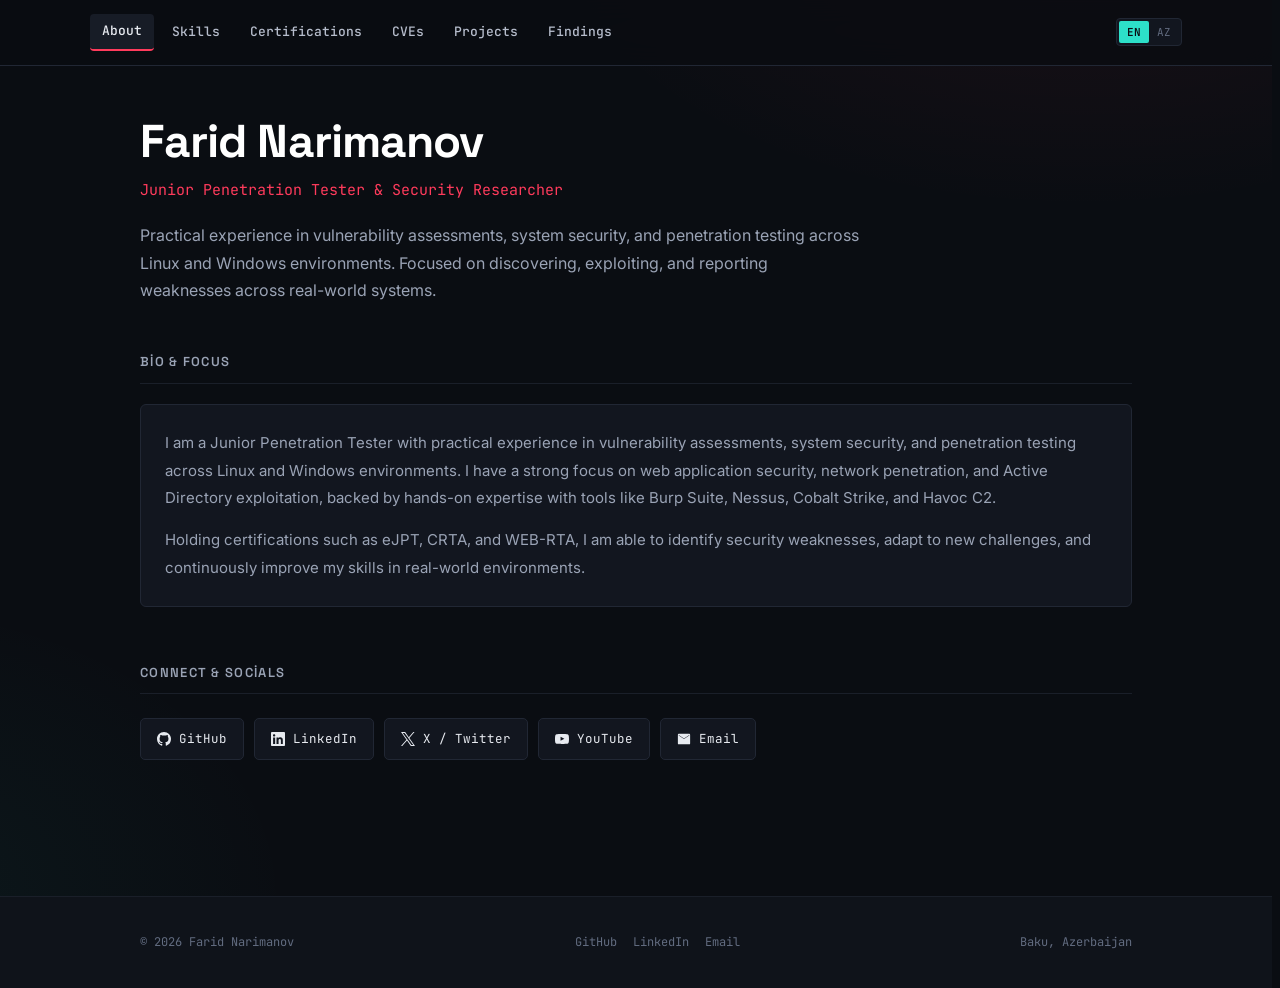
==== index.html @ f37fea1c "Add CVE-2026-18357, sort CVEs ascending" ====
<!DOCTYPE html>
<html lang="az">
<head>
<meta charset="UTF-8">
<meta name="viewport" content="width=device-width, initial-scale=1.0">
<title>About - Farid Narimanov</title>
<link rel="stylesheet" href="/style.css">
<meta name="description" content="Farid Narimanov — Junior Penetration Tester & Security Researcher. Practical experience in vulnerability assessments, web application security, network penetration testing, and Active Directory exploitation.">

<link rel="icon" type="image/svg+xml" href="/favicon.svg">
<link rel="icon" type="image/png" sizes="32x32" href="/favicon-32.png">
<link rel="icon" type="image/png" sizes="16x16" href="/favicon-16.png">
<link rel="apple-touch-icon" href="/apple-touch-icon.png">

<link rel="canonical" href="https://faridnarimanov.vercel.app/">

<meta property="og:type" content="website">
<meta property="og:site_name" content="Farid Narimanov">
<meta property="og:title" content="About - Farid Narimanov">
<meta property="og:description" content="Farid Narimanov — Junior Penetration Tester & Security Researcher. Practical experience in vulnerability assessments, web application security, network penetration testing, and Active Directory exploitation.">
<meta property="og:url" content="https://faridnarimanov.vercel.app/">
<meta property="og:image" content="https://faridnarimanov.vercel.app/og-image.png">
<meta property="og:image:width" content="1200">
<meta property="og:image:height" content="630">

<meta name="twitter:card" content="summary_large_image">
<meta name="twitter:title" content="About - Farid Narimanov">
<meta name="twitter:description" content="Farid Narimanov — Junior Penetration Tester & Security Researcher. Practical experience in vulnerability assessments, web application security, network penetration testing, and Active Directory exploitation.">
<meta name="twitter:image" content="https://faridnarimanov.vercel.app/og-image.png">
<meta name="twitter:site" content="@FaridNarimanov">
</head>
<body>

<header class="topbar">
  <div class="topbar-inner">
    <button class="nav-toggle" aria-label="Menyu">☰ MENU</button>
    <nav class="nav-links">
      <a href="/" class="active"><span class="lang-en">About</span><span class="lang-az">Haqqımda</span></a>
      <a href="/skills/"><span class="lang-en">Skills</span><span class="lang-az">Bacarıqlar</span></a>
      <a href="/certifications/"><span class="lang-en">Certifications</span><span class="lang-az">Sertifikatlar</span></a>
      <a href="/cves/"><span class="label">CVE<span class="lang-az">-lər</span><span class="lang-en">s</span></span></a>
      <a href="/projects/"><span class="lang-en">Projects</span><span class="lang-az">Layihələr</span></a>
      <a href="/findings/"><span class="lang-en">Findings</span><span class="lang-az">Aşkarlamalar</span></a>
    </nav>
    <div class="lang-toggle">
      <button type="button" data-set-lang="en">EN</button>
      <button type="button" data-set-lang="az">AZ</button>
    </div>
  </div>
</header>

<main class="content-wrap">
  <section class="hero">
    <h1 class="hero-title">Farid Narimanov</h1>
    <p class="hero-role">Junior Penetration Tester & Security Researcher</p>
    <p class="hero-lede lang-en">Practical experience in vulnerability assessments, system security, and penetration testing across Linux and Windows environments. Focused on discovering, exploiting, and reporting weaknesses across real-world systems.</p>
    <p class="hero-lede lang-az">Şəbəkə, sistem və veb tətbiq təhlükəsizliyi üzrə praktiki təcrübəyə malik Junior Penetration Tester. Linux və Windows mühitlərində zəifliklərin aşkarlanması, istismarı və peşəkar hesabatlandırılması ilə məşğulam.</p>
  </section>

  <section class="block">
    <h2><span class="lang-en">Bio & Focus</span><span class="lang-az">Haqqımda və Fokus Sahələrim</span></h2>
    <div class="card">
      <p class="lang-en" style="color:var(--text-2); font-size:15px; line-height:1.85;">
        I am a Junior Penetration Tester with practical experience in vulnerability assessments, system security, and penetration testing across Linux and Windows environments. I have a strong focus on web application security, network penetration, and Active Directory exploitation, backed by hands-on expertise with tools like Burp Suite, Nessus, Cobalt Strike, and Havoc C2.
      </p>
      <p class="lang-en" style="color:var(--text-2); font-size:15px; line-height:1.85; margin-top:14px;">
        Holding certifications such as eJPT, CRTA, and WEB-RTA, I am able to identify security weaknesses, adapt to new challenges, and continuously improve my skills in real-world environments.
      </p>
      <p class="lang-az" style="color:var(--text-2); font-size:15px; line-height:1.85;">
        Şəbəkə, sistem və tətbiq təhlükəsizliyi sahəsində praktiki təcrübəyə malik Junior Penetration Tester-əm. Linux və Windows mühitlərində zəifliklərin qiymətləndirilməsi, sistem təhlükəsizliyi və penetration testing üzrə iş təcrübəm var. Xüsusi olaraq veb tətbiq təhlükəsizliyi, şəbəkə hücumları və Active Directory istismarına fokuslanmışam — bu sahələrdə Burp Suite, Nessus, Cobalt Strike və Havoc C2 kimi alətlərlə praktiki iş bacarığım var.
      </p>
      <p class="lang-az" style="color:var(--text-2); font-size:15px; line-height:1.85; margin-top:14px;">
        eJPT, CRTA və WEB-RTA sertifikatlarına sahib olaraq, təhlükəsizlik boşluqlarını aşkarlamaq, yeni çağırışlara uyğunlaşmaq və real mühitlərdə bacarıqlarımı davamlı inkişaf etdirmək qabiliyyətinə malikəm.
      </p>
    </div>
  </section>

  <section class="block">
    <h2><span class="lang-en">Connect & Socials</span><span class="lang-az">Əlaqə Şəbəkələri</span></h2>
    <div class="social-row">
      <a class="social-btn" href="https://github.com/FaridNarimanov" target="_blank" rel="noopener">
        <svg viewBox="0 0 16 16" fill="currentColor"><path d="M8 0C3.58 0 0 3.58 0 8c0 3.54 2.29 6.53 5.47 7.59.4.07.55-.17.55-.38 0-.19-.01-.82-.01-1.49-2.01.37-2.53-.49-2.69-.94-.09-.23-.48-.94-.82-1.13-.28-.15-.68-.52-.01-.53.63-.01 1.08.58 1.23.82.72 1.21 1.87.87 2.33.66.07-.52.28-.87.51-1.07-1.78-.2-3.64-.89-3.64-3.95 0-.87.31-1.59.82-2.15-.08-.2-.36-1.02.08-2.12 0 0 .67-.21 2.2.82.64-.18 1.32-.27 2-.27.68 0 1.36.09 2 .27 1.53-1.04 2.2-.82 2.2-.82.44 1.1.16 1.92.08 2.12.51.56.82 1.27.82 2.15 0 3.07-1.87 3.75-3.65 3.95.29.25.54.73.54 1.48 0 1.07-.01 1.93-.01 2.2 0 .21.15.46.55.38A8.01 8.01 0 0016 8c0-4.42-3.58-8-8-8z"/></svg>
        GitHub
      </a>
      <a class="social-btn" href="https://www.linkedin.com/in/faridnarimanov/" target="_blank" rel="noopener">
        <svg viewBox="0 0 16 16" fill="currentColor"><path d="M14.82 0H1.18C.53 0 0 .53 0 1.18v13.64C0 15.47.53 16 1.18 16h13.64c.65 0 1.18-.53 1.18-1.18V1.18C16 .53 15.47 0 14.82 0zM4.75 13.65H2.4V6.15h2.35v7.5zM3.57 5.15h-.02c-.79 0-1.3-.54-1.3-1.22 0-.69.53-1.22 1.34-1.22.8 0 1.3.53 1.31 1.22 0 .68-.51 1.22-1.33 1.22zm10.08 8.5h-2.35V9.63c0-1.02-.36-1.71-1.27-1.71-.69 0-1.11.47-1.29.92-.07.16-.08.39-.08.62v4.19H6.31s.03-6.79 0-7.5h2.35v1.06c.31-.48.87-1.17 2.12-1.17 1.55 0 2.72 1.01 2.72 3.19v4.42z"/></svg>
        LinkedIn
      </a>
      <a class="social-btn" href="https://x.com/FaridNarimanov" target="_blank" rel="noopener">
        <svg viewBox="0 0 16 16" fill="currentColor"><path d="M9.53 6.78 15.48 0h-1.41l-5.17 5.88L4.78 0H0l6.24 8.9L0 16h1.41l5.46-6.2L11.22 16H16L9.53 6.78zM7.6 8.98l-.63-.89L1.94 1.04h2.17l4.05 5.67.63.89 5.27 7.37h-2.17L7.6 8.98z"/></svg>
        X / Twitter
      </a>
      <a class="social-btn" href="https://www.youtube.com/@sudoers_az" target="_blank" rel="noopener">
        <svg viewBox="0 0 16 16" fill="currentColor"><path d="M15.8 4.83s-.16-1.11-.63-1.6c-.6-.63-1.28-.63-1.59-.67C11.34 2.4 8 2.4 8 2.4h-.01s-3.34 0-5.58.16c-.31.04-.99.04-1.59.67-.47.49-.63 1.6-.63 1.6S0 6.14 0 7.44v1.22c0 1.3.18 2.6.18 2.6s.16 1.11.63 1.6c.6.63 1.39.61 1.74.68 1.26.12 5.36.16 5.45.16s3.34 0 5.58-.17c.31-.04.99-.04 1.59-.67.47-.49.63-1.6.63-1.6s.18-1.3.18-2.6V7.44c0-1.3-.18-2.61-.18-2.61zM6.35 10.1V5.4l4.42 2.36-4.42 2.34z"/></svg>
        YouTube
      </a>
      <a class="social-btn" href="mailto:faridnarimanof@gmail.com">
        <svg viewBox="0 0 16 16" fill="currentColor"><path d="M14 2H2a1 1 0 00-1 1v10a1 1 0 001 1h12a1 1 0 001-1V3a1 1 0 00-1-1zM2 3.5l6 4 6-4V4l-6 4-6-4V3.5z"/></svg>
        Email
      </a>
    </div>
  </section>
</main>

<footer class="main-footer">
  <div class="footer-inner">
    <span>© 2026 Farid Narimanov</span>
    <div class="footer-links">
      <a href="https://github.com/FaridNarimanov" target="_blank" rel="noopener">GitHub</a>
      <a href="https://www.linkedin.com/in/faridnarimanov/" target="_blank" rel="noopener">LinkedIn</a>
      <a href="mailto:faridnarimanof@gmail.com">Email</a>
    </div>
    <span class="lang-en">Baku, Azerbaijan</span><span class="lang-az">Bakı, Azərbaycan</span>
  </div>
</footer>

<script src="/script.js"></script>
</body>
</html>
---- style.css ----
@import url('https://fonts.googleapis.com/css2?family=Space+Grotesk:wght@400;500;600;700&family=Inter:wght@400;500;600&family=JetBrains+Mono:wght@400;500;600;700&display=swap');

:root {
  --bg:            #0a0d12;
  --bg-raised:     #0f131a;
  --surface:       #12161f;
  --surface-2:     #171c26;
  --border:        #212734;
  --border-soft:   #1a1f29;

  --text-1:        #e7eaf0;
  --text-2:        #9aa3b5;
  --text-3:        #626c80;

  --accent:        #ff3b5c;   /* crimson */
  --accent-dim:    #7a1f2c;
  --cyan:          #2de0c9;   /* verified / interactive */
  --cyan-dim:      #145a52;

  --sev-critical:  #ff3b5c;
  --sev-high:      #ff8a3d;
  --sev-medium:    #ffd23d;
  --sev-low:       #4da3ff;
  --sev-info:      #6b7280;

  --radius:        4px;
  --mono: 'JetBrains Mono', ui-monospace, monospace;
  --disp: 'Space Grotesk', sans-serif;
  --body: 'Inter', sans-serif;
}

* { box-sizing: border-box; margin: 0; padding: 0; }
html {
  scroll-behavior: smooth;
  background: var(--bg);
  scrollbar-gutter: stable;
}

/* Reliable cross-page fade: fade the incoming page in (pure CSS, always
   fires on load) and fade the outgoing page out via a JS-toggled class
   right before navigation (see script.js). This is deterministic across
   all browsers, unlike the experimental View Transitions API. */
body {
  animation: page-fade-in 0.22s ease both;
}
body.page-leaving {
  opacity: 0;
  transition: opacity 0.16s ease;
}
@keyframes page-fade-in {
  from { opacity: 0; }
  to { opacity: 1; }
}

body {
  background: var(--bg);
  color: var(--text-1);
  font-family: var(--body);
  font-size: 15px;
  line-height: 1.6;
  min-height: 100vh;
  background-image:
    radial-gradient(ellipse 900px 500px at 85% -10%, rgba(255,59,92,0.07), transparent 60%),
    radial-gradient(ellipse 700px 500px at -10% 100%, rgba(45,224,201,0.05), transparent 60%);
  background-attachment: fixed;
}

a { color: inherit; text-decoration: none; }
::selection { background: var(--accent); color: #0a0d12; }

/* Scrollbar */
::-webkit-scrollbar { width: 8px; }
::-webkit-scrollbar-track { background: var(--bg); }
::-webkit-scrollbar-thumb { background: var(--border); border-radius: 4px; }
::-webkit-scrollbar-thumb:hover { background: var(--text-3); }

/* Focus visibility */
a:focus-visible, button:focus-visible {
  outline: 2px solid var(--cyan);
  outline-offset: 2px;
}

/* ============ TOP NAVBAR (Glassmorphism) ============ */
.topbar {
  position: sticky;
  top: 0;
  z-index: 100;
  background: rgba(10, 13, 18, 0.82);
  backdrop-filter: blur(14px);
  -webkit-backdrop-filter: blur(14px);
  border-bottom: 1px solid var(--border);
}
.topbar-inner {
  max-width: 1140px;
  margin: 0 auto;
  padding: 14px 24px;
  display: flex;
  align-items: center;
  justify-content: space-between;
  gap: 20px;
}

.nav-links {
  display: flex;
  align-items: center;
  gap: 6px;
  flex-wrap: wrap;
}
.nav-links a {
  font-family: var(--mono);
  font-size: 13px;
  font-weight: 500;
  color: #b6bdcc;
  padding: 7px 12px;
  border-radius: var(--radius);
  transition: all 0.15s ease;
  display: flex;
  align-items: center;
  gap: 6px;
  white-space: nowrap;
}
.nav-links a:hover {
  color: var(--text-1);
  background: var(--surface);
}
.nav-links a.active {
  color: var(--text-1);
  background: var(--surface-2);
  border-bottom: 2px solid var(--accent);
}

.dot {
  width: 6px; height: 6px; border-radius: 50%;
  background: var(--cyan);
  box-shadow: 0 0 0 3px rgba(45, 224, 201, 0.15);
  animation: pulse 2s infinite;
}
@keyframes pulse {
  0%, 100% { opacity: 1; }
  50% { opacity: 0.35; }
}

/* Language Toggle */
html:not([data-lang="az"]) .lang-az { display: none !important; }
html[data-lang="az"] .lang-en { display: none !important; }

.lang-toggle {
  display: flex;
  align-items: center;
  background: var(--surface);
  border: 1px solid var(--border);
  border-radius: var(--radius);
  padding: 2px;
  flex-shrink: 0;
}
.lang-toggle button {
  font-family: var(--mono);
  font-size: 11px;
  color: var(--text-3);
  background: transparent;
  border: none;
  padding: 4px 8px;
  border-radius: 2px;
  cursor: pointer;
  transition: all 0.15s ease;
}
.lang-toggle button:hover { color: var(--text-1); }
.lang-toggle button.active {
  color: var(--bg);
  background: var(--cyan);
  font-weight: 600;
}

.nav-toggle {
  display: none;
  background: transparent;
  border: 1px solid var(--border);
  color: var(--text-1);
  padding: 6px 10px;
  border-radius: var(--radius);
  font-family: var(--mono);
  font-size: 12px;
  cursor: pointer;
}

/* ============ MAIN CONTENT CONTAINER ============ */
.content-wrap {
  max-width: 1040px;
  margin: 0 auto;
  padding: 50px 24px 80px;
  min-height: calc(100vh - 150px);
}

/* ============ HERO SECTION ============ */
.hero {
  margin-bottom: 48px;
}
h1.hero-title {
  font-family: var(--disp);
  font-weight: 700;
  font-size: 46px;
  letter-spacing: -0.02em;
  line-height: 1.1;
  margin-bottom: 12px;
  color: #fff;
}
.hero-role {
  font-family: var(--mono);
  font-size: 15px;
  color: var(--accent);
  margin-bottom: 20px;
}
.hero-lede {
  color: var(--text-2);
  font-size: 16px;
  max-width: 720px;
  line-height: 1.7;
}

/* ============ GENERAL HEADINGS ============ */
h1.page-title {
  font-family: var(--disp);
  font-weight: 700;
  font-size: 38px;
  letter-spacing: -0.02em;
  line-height: 1.15;
  margin-bottom: 14px;
}
.page-lede {
  color: var(--text-2);
  font-size: 16px;
  max-width: 680px;
  margin-bottom: 40px;
}

section.block { margin-bottom: 56px; }
section.block h2 {
  font-family: var(--disp);
  font-size: 13px;
  font-weight: 600;
  text-transform: uppercase;
  letter-spacing: 0.1em;
  color: var(--text-2);
  margin-bottom: 20px;
  padding-bottom: 10px;
  border-bottom: 1px solid var(--border-soft);
}

/* ============ CARDS & GRID ============ */
.card {
  background: var(--surface);
  border: 1px solid var(--border);
  border-radius: 6px;
  padding: 24px;
  transition: border-color 0.15s ease, transform 0.15s ease;
}
.card:hover { border-color: #2a3242; }

.skill-grid { display: grid; gap: 18px; }
.skill-card h3 {
  font-family: var(--disp);
  font-size: 17px;
  font-weight: 600;
  margin-bottom: 6px;
  display: flex; align-items: center; gap: 10px;
}
.skill-card h3 .num { font-family: var(--mono); font-size: 12px; color: var(--text-3); }
.skill-card ul { list-style: none; margin: 14px 0 16px; display: flex; flex-direction: column; gap: 9px; }
.skill-card li { color: var(--text-2); font-size: 14px; padding-left: 16px; position: relative; line-height: 1.65; }
.skill-card li::before { content: '▸'; position: absolute; left: 0; top: 0; color: var(--accent); font-size: 12px; }

.tags { display: flex; flex-wrap: wrap; gap: 8px; }
.tag {
  font-family: var(--mono); font-size: 12px; color: var(--text-2);
  border: 1px solid var(--border); padding: 5px 10px; border-radius: 4px;
  background: var(--surface); transition: all 0.15s ease;
}
.tag:hover { color: var(--cyan); border-color: var(--cyan-dim); }

/* ============ CONTACT / SOCIAL ROW ============ */
.social-row { display: flex; flex-wrap: wrap; gap: 10px; margin-top: 24px; }
.social-btn {
  display: flex; align-items: center; gap: 8px; padding: 10px 16px;
  border: 1px solid var(--border); border-radius: 5px;
  font-family: var(--mono); font-size: 12.5px; color: var(--text-1);
  background: var(--surface); transition: all 0.15s ease;
}
.social-btn:hover { border-color: var(--accent); color: var(--accent); transform: translateY(-1px); }
.social-btn svg { width: 14px; height: 14px; flex-shrink: 0; }

/* ============ CERTIFICATIONS ============ */
.cert-list { display: flex; flex-direction: column; gap: 1px; background: var(--border-soft); border: 1px solid var(--border-soft); border-radius: 6px; overflow: hidden; }
.cert-row {
  background: var(--surface); padding: 20px 22px;
  display: flex; align-items: center; justify-content: space-between; gap: 20px; flex-wrap: wrap;
}
.cert-main { display: flex; align-items: center; gap: 16px; }
.cert-info h3 { font-family: var(--disp); font-size: 16px; font-weight: 600; }
.cert-info p { font-family: var(--mono); font-size: 12px; color: var(--text-3); margin-top: 3px; }
.cert-verify {
  font-family: var(--mono); font-size: 12px; color: var(--text-2);
  border: 1px solid var(--border); padding: 8px 14px; border-radius: 4px;
  white-space: nowrap; transition: all 0.15s ease;
}
.cert-verify:hover { border-color: var(--cyan); color: var(--cyan); }
.cert-pending {
  font-family: var(--mono); font-size: 11px; color: var(--sev-medium);
  border: 1px dashed var(--sev-medium); padding: 6px 12px; border-radius: 4px;
  text-transform: uppercase; letter-spacing: 0.05em;
}

/* ============ CVE CARDS ============ */
.cve-card {
  background: var(--surface); border: 1px solid var(--border);
  border-left: 3px solid var(--sev-medium); border-radius: 0 6px 6px 0;
  padding: 24px 26px; margin-bottom: 16px;
}
.cve-card.reserved { border-left-color: var(--sev-info); opacity: 0.88; }
.cve-top { display: flex; justify-content: space-between; align-items: flex-start; gap: 20px; flex-wrap: wrap; margin-bottom: 10px; }
.cve-id { font-family: var(--mono); font-size: 17px; font-weight: 700; color: var(--text-1); }
.cve-status {
  font-family: var(--mono); font-size: 10.5px; text-transform: uppercase;
  letter-spacing: 0.08em; padding: 4px 10px; border-radius: 3px; display: flex; align-items: center; gap: 6px;
}
.cve-status.published { color: var(--cyan); background: rgba(45,224,201,0.08); border: 1px solid var(--cyan-dim); }
.cve-status.reserved { color: var(--text-3); background: rgba(107,114,128,0.08); border: 1px solid var(--border); }
.cve-status .dot { width: 5px; height: 5px; background: currentColor; box-shadow: none; }
.cve-title { font-family: var(--disp); font-size: 18px; font-weight: 600; margin-bottom: 8px; line-height: 1.35; }
.cve-desc { color: var(--text-2); font-size: 14px; margin-bottom: 16px; max-width: 700px; }
.cve-meta { display: flex; flex-wrap: wrap; gap: 22px; margin-bottom: 14px; }
.cve-meta div { display: flex; flex-direction: column; gap: 3px; }
.cve-meta .k { font-family: var(--mono); font-size: 10px; color: var(--text-3); text-transform: uppercase; }
.cve-meta .v { font-family: var(--mono); font-size: 13px; color: var(--text-1); }
.cvss-bar { width: 130px; height: 5px; background: var(--surface-2); border-radius: 3px; overflow: hidden; margin-top: 5px; }
.cvss-fill { height: 100%; border-radius: 3px; }
.cve-link { font-family: var(--mono); font-size: 12px; color: var(--cyan); display: inline-flex; align-items: center; gap: 6px; }
.cve-link:hover { text-decoration: underline; }

/* ============ EMPTY STATE ============ */
.empty-state {
  border: 1px dashed var(--border); border-radius: 6px; padding: 56px 30px;
  text-align: center; background: repeating-linear-gradient(135deg, transparent, transparent 12px, rgba(255,255,255,0.008) 12px, rgba(255,255,255,0.008) 24px);
}
.empty-state .glyph {
  font-family: var(--mono); font-size: 12px; color: var(--sev-medium);
  border: 1px solid var(--sev-medium); display: inline-block; padding: 6px 14px;
  border-radius: 4px; text-transform: uppercase; margin-bottom: 18px;
}
.empty-state h3 { font-family: var(--disp); font-size: 20px; margin-bottom: 8px; }
.empty-state p { color: var(--text-2); font-size: 14px; max-width: 440px; margin: 0 auto; }

/* ============ FOOTER ============ */
footer.main-footer {
  border-top: 1px solid var(--border-soft);
  background: var(--bg-raised);
  padding: 36px 0;
  margin-top: auto;
}
.footer-inner {
  max-width: 1040px;
  margin: 0 auto;
  padding: 0 24px;
  display: flex;
  justify-content: space-between;
  align-items: center;
  flex-wrap: wrap;
  gap: 16px;
  font-family: var(--mono);
  font-size: 12px;
  color: var(--text-3);
}
.footer-links { display: flex; gap: 16px; }
.footer-links a:hover { color: var(--cyan); }

/* ============ RESPONSIVE (MOBILE) ============ */
@media (max-width: 900px) {
  .topbar-inner { flex-wrap: wrap; }
  .nav-toggle { display: block; }
  
  .nav-links {
    display: none;
    width: 100%;
    flex-direction: column;
    align-items: flex-start;
    padding-top: 14px;
    border-top: 1px solid var(--border-soft);
    margin-top: 10px;
  }
  .nav-links.open { display: flex; }
  .nav-links a { width: 100%; padding: 10px; }
  
  h1.hero-title { font-size: 34px; }
  .cert-row { flex-direction: column; align-items: flex-start; }
}
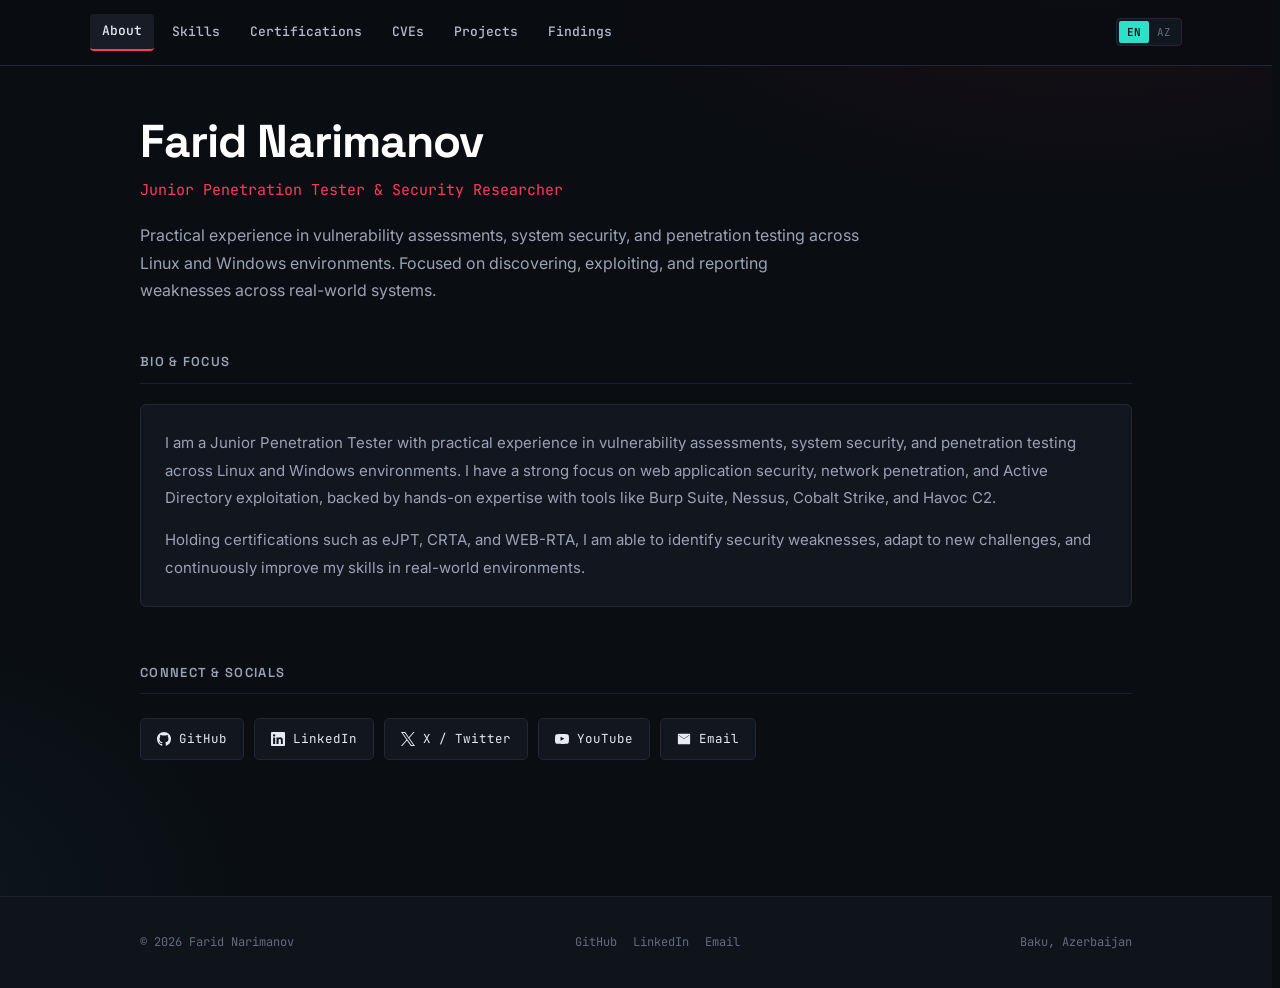
==== commit 11202c3b: "Remove redundant status badges, fix dotted İ in English text" ====
--- a/index.html
+++ b/index.html
@@ -1,5 +1,5 @@
 <!DOCTYPE html>
-<html lang="az">
+<html lang="en">
 <head>
 <meta charset="UTF-8">
 <meta name="viewport" content="width=device-width, initial-scale=1.0">
@@ -12,22 +12,39 @@
 <link rel="icon" type="image/png" sizes="16x16" href="/favicon-16.png">
 <link rel="apple-touch-icon" href="/apple-touch-icon.png">
 
-<link rel="canonical" href="https://faridnarimanov.vercel.app/">
+<link rel="canonical" href="https://faridnarimanov.com/">
 
 <meta property="og:type" content="website">
 <meta property="og:site_name" content="Farid Narimanov">
 <meta property="og:title" content="About - Farid Narimanov">
 <meta property="og:description" content="Farid Narimanov — Junior Penetration Tester & Security Researcher. Practical experience in vulnerability assessments, web application security, network penetration testing, and Active Directory exploitation.">
-<meta property="og:url" content="https://faridnarimanov.vercel.app/">
-<meta property="og:image" content="https://faridnarimanov.vercel.app/og-image.png">
+<meta property="og:url" content="https://faridnarimanov.com/">
+<meta property="og:image" content="https://faridnarimanov.com/og-image.png">
 <meta property="og:image:width" content="1200">
 <meta property="og:image:height" content="630">
 
 <meta name="twitter:card" content="summary_large_image">
 <meta name="twitter:title" content="About - Farid Narimanov">
 <meta name="twitter:description" content="Farid Narimanov — Junior Penetration Tester & Security Researcher. Practical experience in vulnerability assessments, web application security, network penetration testing, and Active Directory exploitation.">
-<meta name="twitter:image" content="https://faridnarimanov.vercel.app/og-image.png">
+<meta name="twitter:image" content="https://faridnarimanov.com/og-image.png">
 <meta name="twitter:site" content="@FaridNarimanov">
+
+<script type="application/ld+json">
+{
+  "@context": "https://schema.org",
+  "@type": "Person",
+  "name": "Farid Narimanov",
+  "url": "https://faridnarimanov.com/",
+  "image": "https://faridnarimanov.com/og-image.png",
+  "jobTitle": "Junior Penetration Tester & Security Researcher",
+  "description": "Junior Penetration Tester & Security Researcher with practical experience in vulnerability assessments, web application security, network penetration testing, and Active Directory exploitation.",
+  "sameAs": [
+    "https://github.com/FaridNarimanov",
+    "https://www.linkedin.com/in/faridnarimanov/",
+    "https://x.com/FaridNarimanov"
+  ]
+}
+</script>
 </head>
 <body>
 
--- a/style.css
+++ b/style.css
@@ -316,7 +316,25 @@
   padding: 24px 26px; margin-bottom: 16px;
 }
 .cve-card.reserved { border-left-color: var(--sev-info); opacity: 0.88; }
-.cve-top { display: flex; justify-content: space-between; align-items: flex-start; gap: 20px; flex-wrap: wrap; margin-bottom: 10px; }
+.cve-card.collapsible { padding: 18px 26px; transition: padding .25s ease; cursor: default; }
+.cve-card.collapsible.open { padding: 24px 26px; }
+.cve-top {
+  display: flex; justify-content: space-between; align-items: center; gap: 20px; flex-wrap: wrap;
+  width: 100%; background: none; border: none; margin: 0; padding: 0;
+  font: inherit; color: inherit; text-align: left; cursor: pointer;
+}
+.cve-top-left { display: flex; align-items: center; gap: 12px; min-width: 0; }
+.cve-top-right { display: flex; align-items: center; gap: 14px; }
+.cve-chevron {
+  display: inline-flex; flex-shrink: 0; color: var(--text-3); font-size: 20px; line-height: 1;
+  transition: transform .25s ease, color .25s ease; transform: rotate(0deg);
+}
+.cve-card.open .cve-chevron { transform: rotate(180deg); color: var(--accent); }
+.cve-body {
+  overflow: hidden; max-height: 0; opacity: 0; margin-top: 0;
+  transition: max-height .3s ease, opacity .25s ease, margin-top .3s ease;
+}
+.cve-card.open .cve-body { opacity: 1; margin-top: 16px; }
 .cve-id { font-family: var(--mono); font-size: 17px; font-weight: 700; color: var(--text-1); }
 .cve-status {
   font-family: var(--mono); font-size: 10.5px; text-transform: uppercase;
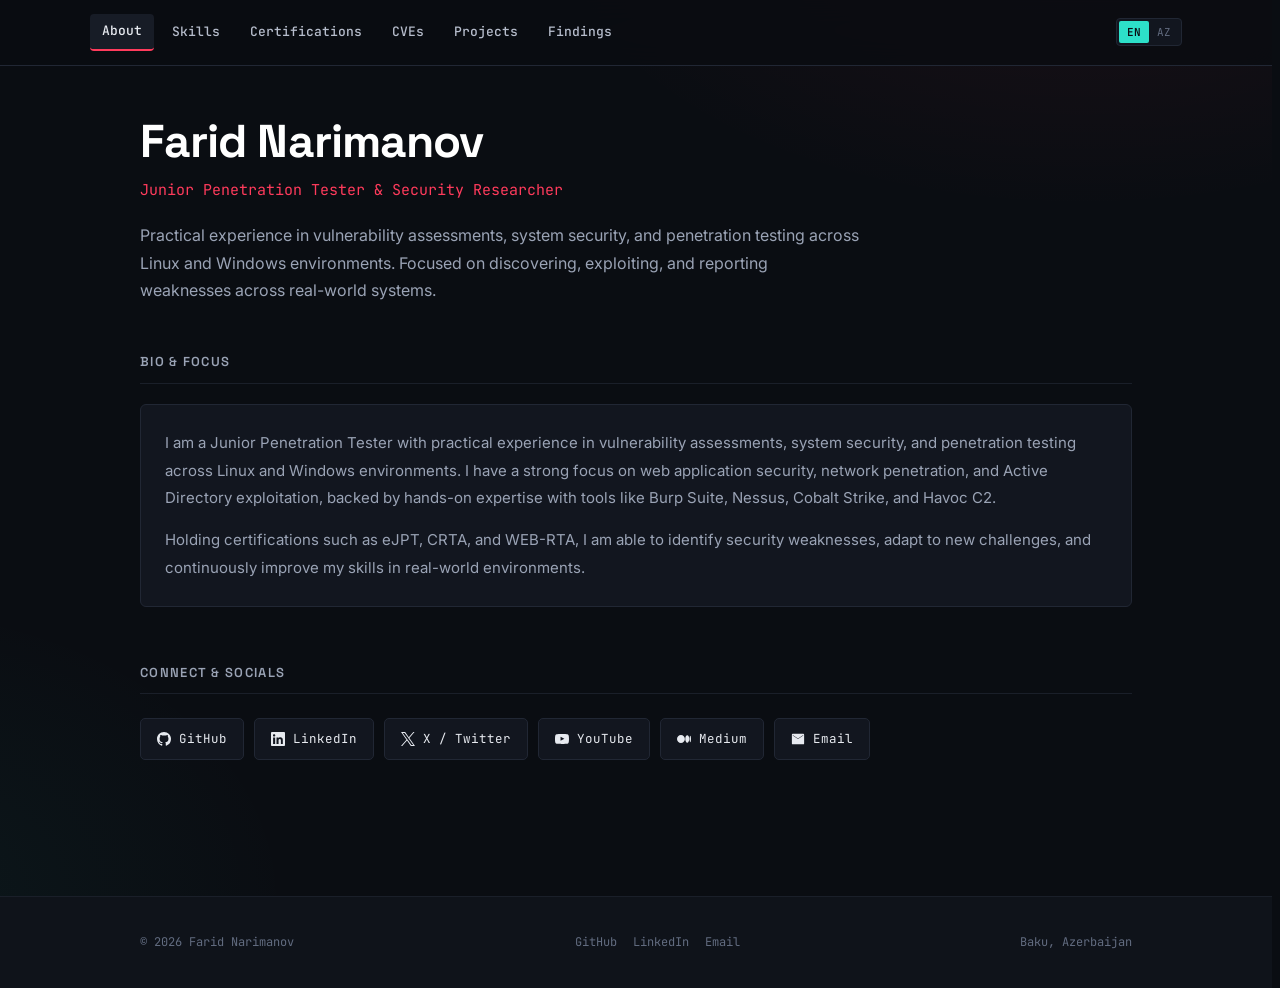
==== commit a65c18f9: "Add Medium link to socials" ====
--- a/index.html
+++ b/index.html
@@ -41,7 +41,8 @@
   "sameAs": [
     "https://github.com/FaridNarimanov",
     "https://www.linkedin.com/in/faridnarimanov/",
-    "https://x.com/FaridNarimanov"
+    "https://x.com/FaridNarimanov",
+    "https://faridnarimanov.medium.com"
   ]
 }
 </script>
@@ -111,6 +112,10 @@
         <svg viewBox="0 0 16 16" fill="currentColor"><path d="M15.8 4.83s-.16-1.11-.63-1.6c-.6-.63-1.28-.63-1.59-.67C11.34 2.4 8 2.4 8 2.4h-.01s-3.34 0-5.58.16c-.31.04-.99.04-1.59.67-.47.49-.63 1.6-.63 1.6S0 6.14 0 7.44v1.22c0 1.3.18 2.6.18 2.6s.16 1.11.63 1.6c.6.63 1.39.61 1.74.68 1.26.12 5.36.16 5.45.16s3.34 0 5.58-.17c.31-.04.99-.04 1.59-.67.47-.49.63-1.6.63-1.6s.18-1.3.18-2.6V7.44c0-1.3-.18-2.61-.18-2.61zM6.35 10.1V5.4l4.42 2.36-4.42 2.34z"/></svg>
         YouTube
       </a>
+      <a class="social-btn" href="https://faridnarimanov.medium.com" target="_blank" rel="noopener">
+        <svg viewBox="0 0 16 16" fill="currentColor"><path d="M9.03 8c0 2.49-2.02 4.51-4.51 4.51S0 10.49 0 8s2.02-4.51 4.51-4.51S9.03 5.51 9.03 8zm4.96 0c0 2.34-1.01 4.24-2.26 4.24S9.48 10.34 9.48 8s1.01-4.24 2.26-4.24 2.26 1.9 2.26 4.24zM16 8c0 2.1-.36 3.8-.79 3.8-.44 0-.79-1.7-.79-3.8s.36-3.8.79-3.8c.44 0 .79 1.7.79 3.8z"/></svg>
+        Medium
+      </a>
       <a class="social-btn" href="mailto:faridnarimanof@gmail.com">
         <svg viewBox="0 0 16 16" fill="currentColor"><path d="M14 2H2a1 1 0 00-1 1v10a1 1 0 001 1h12a1 1 0 001-1V3a1 1 0 00-1-1zM2 3.5l6 4 6-4V4l-6 4-6-4V3.5z"/></svg>
         Email
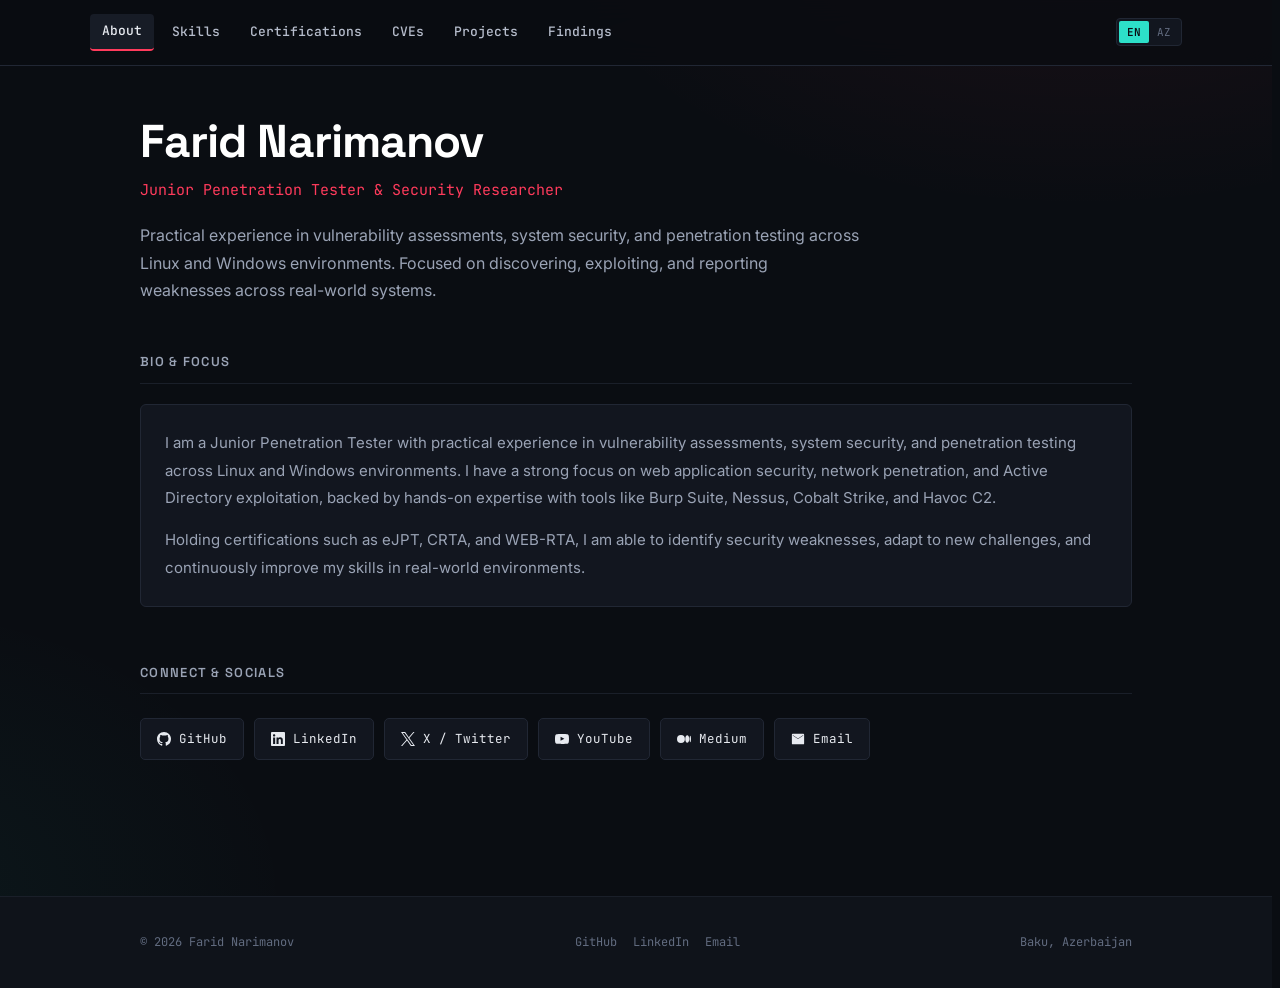
==== commit 4bf5667e: "Fix Medium icon" ====
--- a/index.html
+++ b/index.html
@@ -113,7 +113,7 @@
         YouTube
       </a>
       <a class="social-btn" href="https://faridnarimanov.medium.com" target="_blank" rel="noopener">
-        <svg viewBox="0 0 16 16" fill="currentColor"><path d="M9.03 8c0 2.49-2.02 4.51-4.51 4.51S0 10.49 0 8s2.02-4.51 4.51-4.51S9.03 5.51 9.03 8zm4.96 0c0 2.34-1.01 4.24-2.26 4.24S9.48 10.34 9.48 8s1.01-4.24 2.26-4.24 2.26 1.9 2.26 4.24zM16 8c0 2.1-.36 3.8-.79 3.8-.44 0-.79-1.7-.79-3.8s.36-3.8.79-3.8c.44 0 .79 1.7.79 3.8z"/></svg>
+        <svg viewBox="0 0 24 24" fill="currentColor"><path d="M13.54 12a6.8 6.8 0 0 1-6.77 6.82A6.8 6.8 0 0 1 0 12a6.8 6.8 0 0 1 6.77-6.82A6.8 6.8 0 0 1 13.54 12zM20.96 12c0 3.54-1.51 6.42-3.38 6.42-1.87 0-3.39-2.88-3.39-6.42s1.52-6.42 3.39-6.42 3.38 2.88 3.38 6.42M24 12c0 3.17-.53 5.75-1.19 5.75-.66 0-1.19-2.58-1.19-5.75s.53-5.75 1.19-5.75C23.47 6.25 24 8.83 24 12z"/></svg>
         Medium
       </a>
       <a class="social-btn" href="mailto:faridnarimanof@gmail.com">
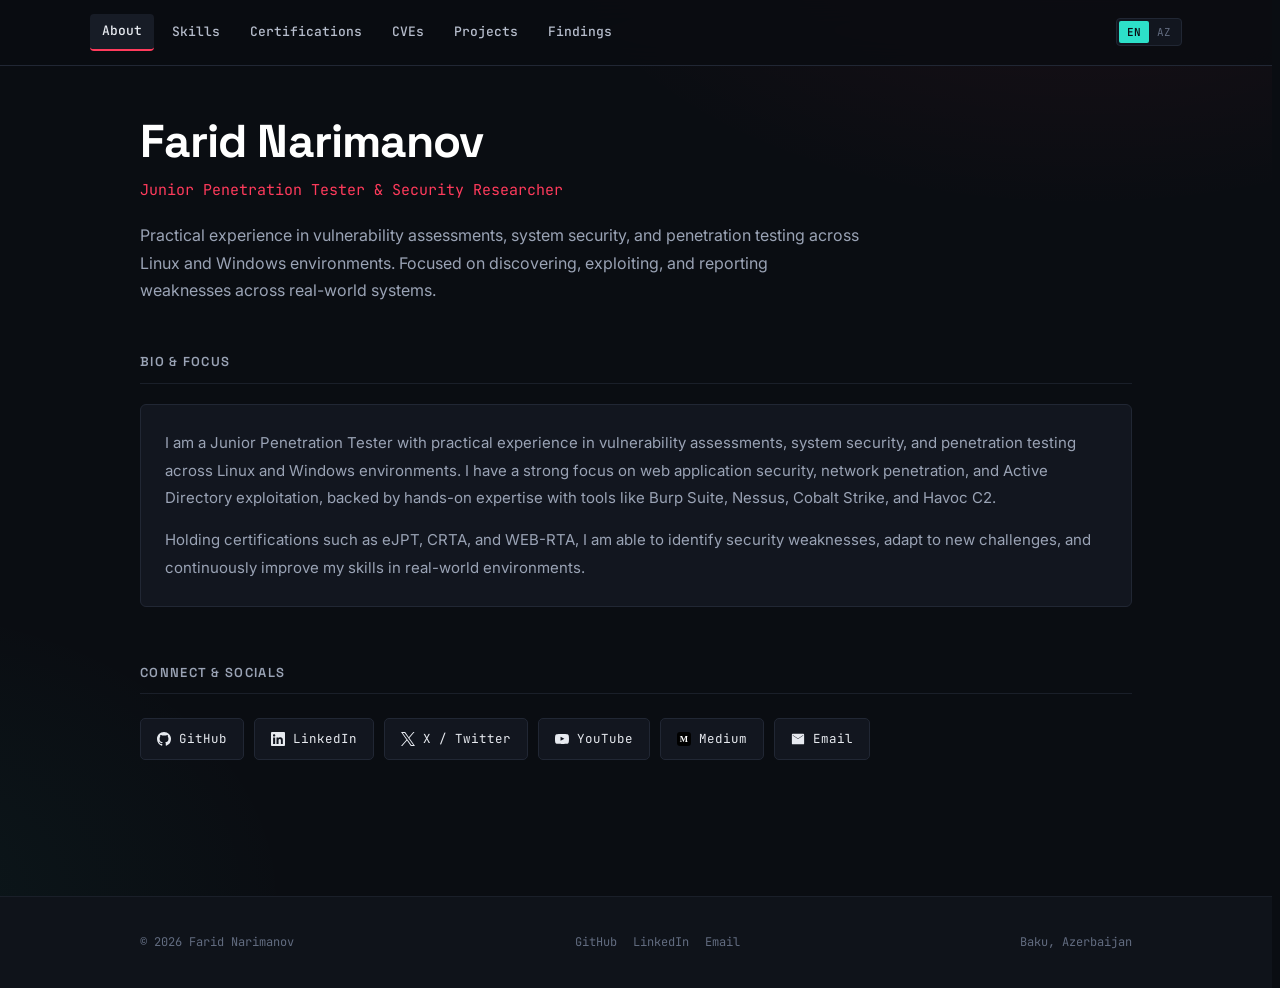
==== commit 19e41adc: "Update Medium icon to app-icon style" ====
--- a/index.html
+++ b/index.html
@@ -113,7 +113,7 @@
         YouTube
       </a>
       <a class="social-btn" href="https://faridnarimanov.medium.com" target="_blank" rel="noopener">
-        <svg viewBox="0 0 24 24" fill="currentColor"><path d="M13.54 12a6.8 6.8 0 0 1-6.77 6.82A6.8 6.8 0 0 1 0 12a6.8 6.8 0 0 1 6.77-6.82A6.8 6.8 0 0 1 13.54 12zM20.96 12c0 3.54-1.51 6.42-3.38 6.42-1.87 0-3.39-2.88-3.39-6.42s1.52-6.42 3.39-6.42 3.38 2.88 3.38 6.42M24 12c0 3.17-.53 5.75-1.19 5.75-.66 0-1.19-2.58-1.19-5.75s.53-5.75 1.19-5.75C23.47 6.25 24 8.83 24 12z"/></svg>
+        <svg viewBox="0 0 16 16"><rect width="16" height="16" rx="3.5" fill="#000000"/><text x="8" y="11.2" text-anchor="middle" font-family="Georgia, 'Times New Roman', serif" font-size="10" font-weight="700" fill="#ffffff">M</text></svg>
         Medium
       </a>
       <a class="social-btn" href="mailto:faridnarimanof@gmail.com">
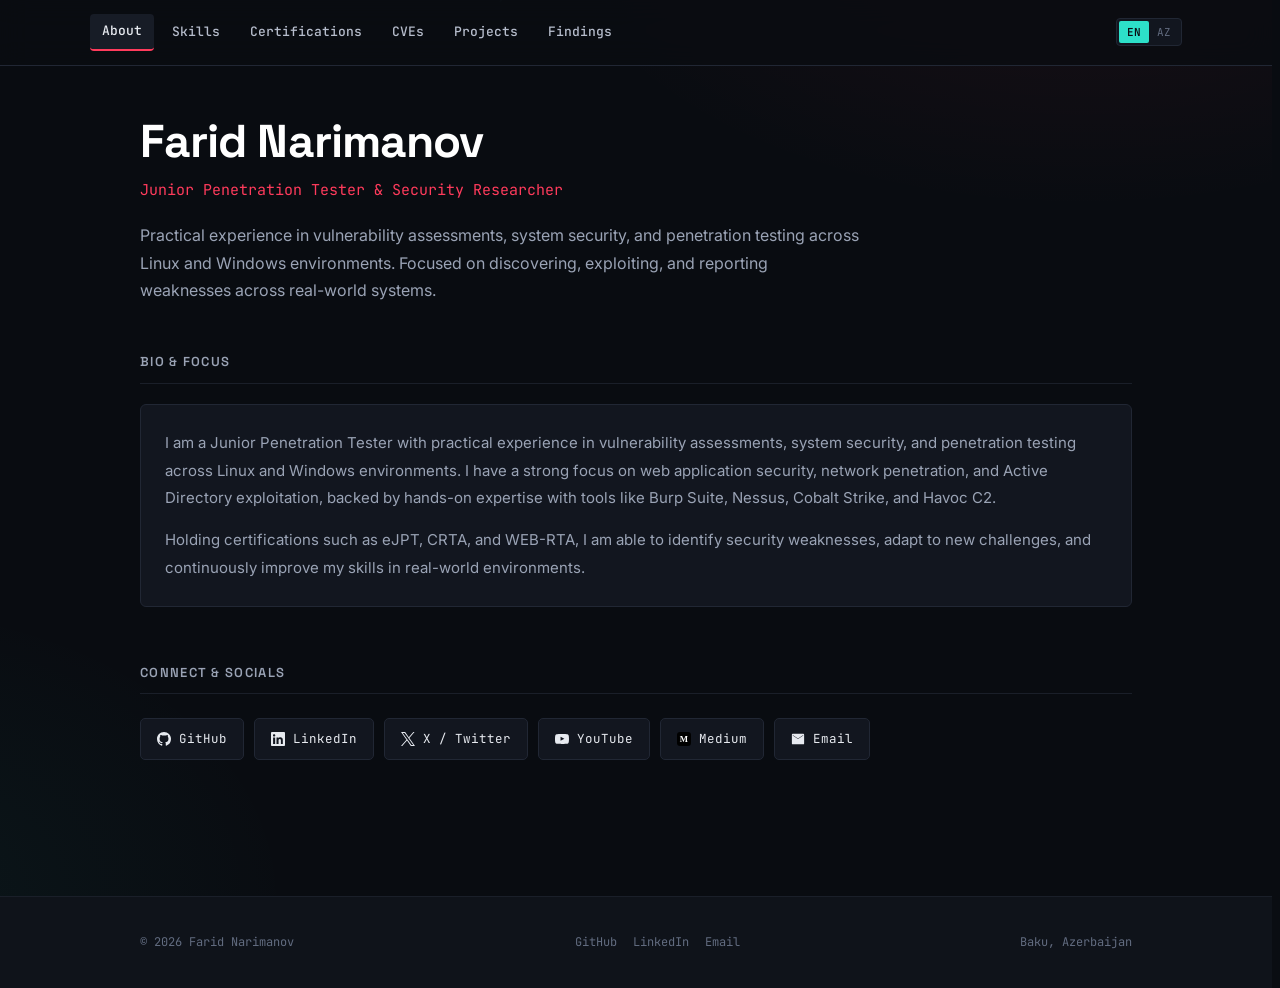
==== commit d695c229: "Add Matrix rain background effect" ====
--- a/index.html
+++ b/index.html
@@ -48,6 +48,7 @@
 </script>
 </head>
 <body>
+<canvas id="matrix-bg" aria-hidden="true"></canvas>
 
 <header class="topbar">
   <div class="topbar-inner">
--- a/style.css
+++ b/style.css
@@ -34,6 +34,18 @@
   scroll-behavior: smooth;
   background: var(--bg);
   scrollbar-gutter: stable;
+}
+
+#matrix-bg {
+  position: fixed;
+  top: 0; left: 0;
+  width: 100%; height: 100%;
+  z-index: -1;
+  pointer-events: none;
+  opacity: 0.18;
+}
+@media (prefers-reduced-motion: reduce) {
+  #matrix-bg { display: none; }
 }
 
 /* Reliable cross-page fade: fade the incoming page in (pure CSS, always
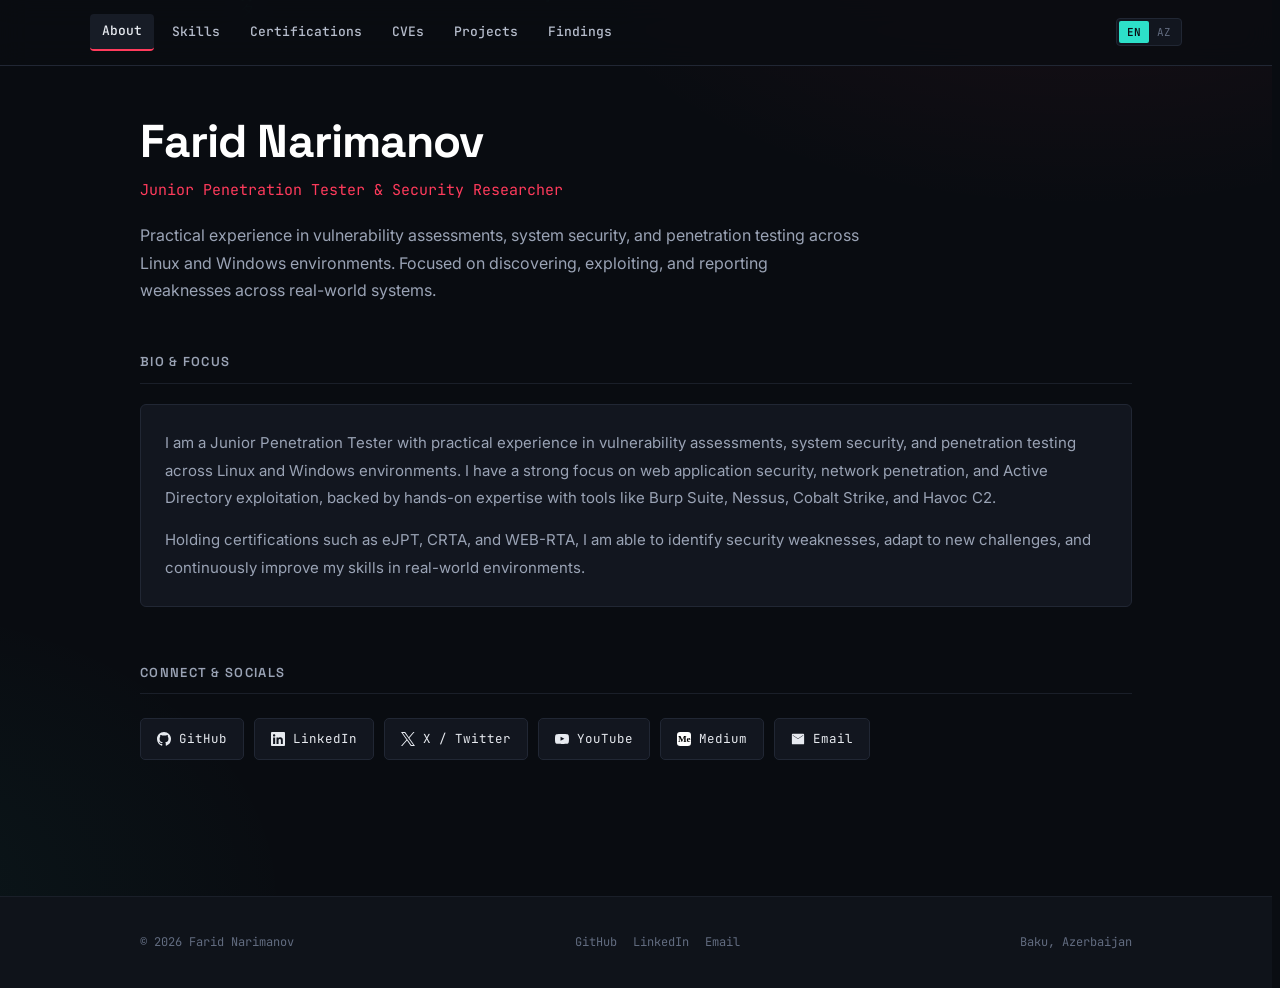
==== commit e6d4be5c: "Invert Medium icon colors to match real favicon" ====
--- a/index.html
+++ b/index.html
@@ -114,7 +114,7 @@
         YouTube
       </a>
       <a class="social-btn" href="https://faridnarimanov.medium.com" target="_blank" rel="noopener">
-        <svg viewBox="0 0 16 16"><rect width="16" height="16" rx="3.5" fill="#000000"/><text x="8" y="11.2" text-anchor="middle" font-family="Georgia, 'Times New Roman', serif" font-size="10" font-weight="700" fill="#ffffff">M</text></svg>
+        <svg viewBox="0 0 16 16"><rect width="16" height="16" rx="3.5" fill="#ffffff"/><text x="1" y="11.6" font-family="Georgia, 'Times New Roman', serif" font-size="10.5" font-weight="700" fill="#000000">Me</text></svg>
         Medium
       </a>
       <a class="social-btn" href="mailto:faridnarimanof@gmail.com">
--- a/style.css
+++ b/style.css
@@ -78,6 +78,10 @@
 }
 
 a { color: inherit; text-decoration: none; }
+code {
+  font-family: var(--mono); font-size: 0.9em; color: var(--cyan);
+  background: rgba(45, 224, 201, 0.08); padding: 2px 6px; border-radius: 3px;
+}
 ::selection { background: var(--accent); color: #0a0d12; }
 
 /* Scrollbar */
@@ -378,6 +382,48 @@
 }
 .empty-state h3 { font-family: var(--disp); font-size: 20px; margin-bottom: 8px; }
 .empty-state p { color: var(--text-2); font-size: 14px; max-width: 440px; margin: 0 auto; }
+
+/* ============ PROJECT CARDS ============ */
+.project-card {
+  background: var(--surface); border: 1px solid var(--border); border-radius: 6px;
+  padding: 20px 26px; margin-bottom: 24px; transition: border-color 0.15s ease, padding 0.25s ease;
+}
+.project-card:hover { border-color: #2a3242; }
+.project-card.open { padding: 26px 26px 28px; }
+.project-top {
+  display: flex; justify-content: space-between; align-items: center; gap: 16px;
+  width: 100%; background: none; border: none; margin: 0; padding: 0;
+  font: inherit; color: inherit; text-align: left; cursor: pointer;
+}
+.project-top-left { display: flex; align-items: center; gap: 12px; flex-wrap: wrap; min-width: 0; }
+.project-chevron {
+  display: inline-flex; flex-shrink: 0; color: var(--text-3); font-size: 20px; line-height: 1;
+  transition: transform .25s ease, color .25s ease; transform: rotate(0deg);
+}
+.project-card.open .project-chevron { transform: rotate(180deg); color: var(--accent); }
+.project-name { font-family: var(--disp); font-size: 22px; font-weight: 700; color: #fff; }
+.project-badge {
+  font-family: var(--mono); font-size: 11px; color: var(--cyan);
+  border: 1px solid var(--cyan-dim); padding: 4px 10px; border-radius: 4px;
+  white-space: nowrap;
+}
+.project-tagline { font-family: var(--mono); font-size: 13px; color: var(--text-2); margin-top: 10px; }
+.project-body {
+  overflow: hidden; max-height: 0; opacity: 0;
+  transition: max-height .3s ease, opacity .25s ease, margin .3s ease;
+}
+.project-card.open .project-body { opacity: 1; margin-top: 16px; }
+.project-desc { color: var(--text-2); font-size: 14.5px; line-height: 1.7; max-width: 720px; margin-bottom: 18px; }
+.project-features { list-style: none; display: flex; flex-direction: column; gap: 8px; margin-bottom: 20px; }
+.project-features li { color: var(--text-2); font-size: 14px; padding-left: 18px; position: relative; line-height: 1.6; }
+.project-features li::before { content: '▸'; position: absolute; left: 0; top: 0; color: var(--accent); font-size: 12px; }
+.project-install {
+  font-family: var(--mono); font-size: 12.5px; color: var(--text-1);
+  background: var(--bg-raised); border: 1px solid var(--border-soft); border-radius: 5px;
+  padding: 12px 16px; margin-bottom: 20px; overflow-x: auto; white-space: nowrap;
+}
+.project-install .prompt { color: var(--sev-info); margin-right: 8px; }
+.project-footer { display: flex; justify-content: space-between; align-items: center; gap: 16px; flex-wrap: wrap; }
 
 /* ============ FOOTER ============ */
 footer.main-footer {
